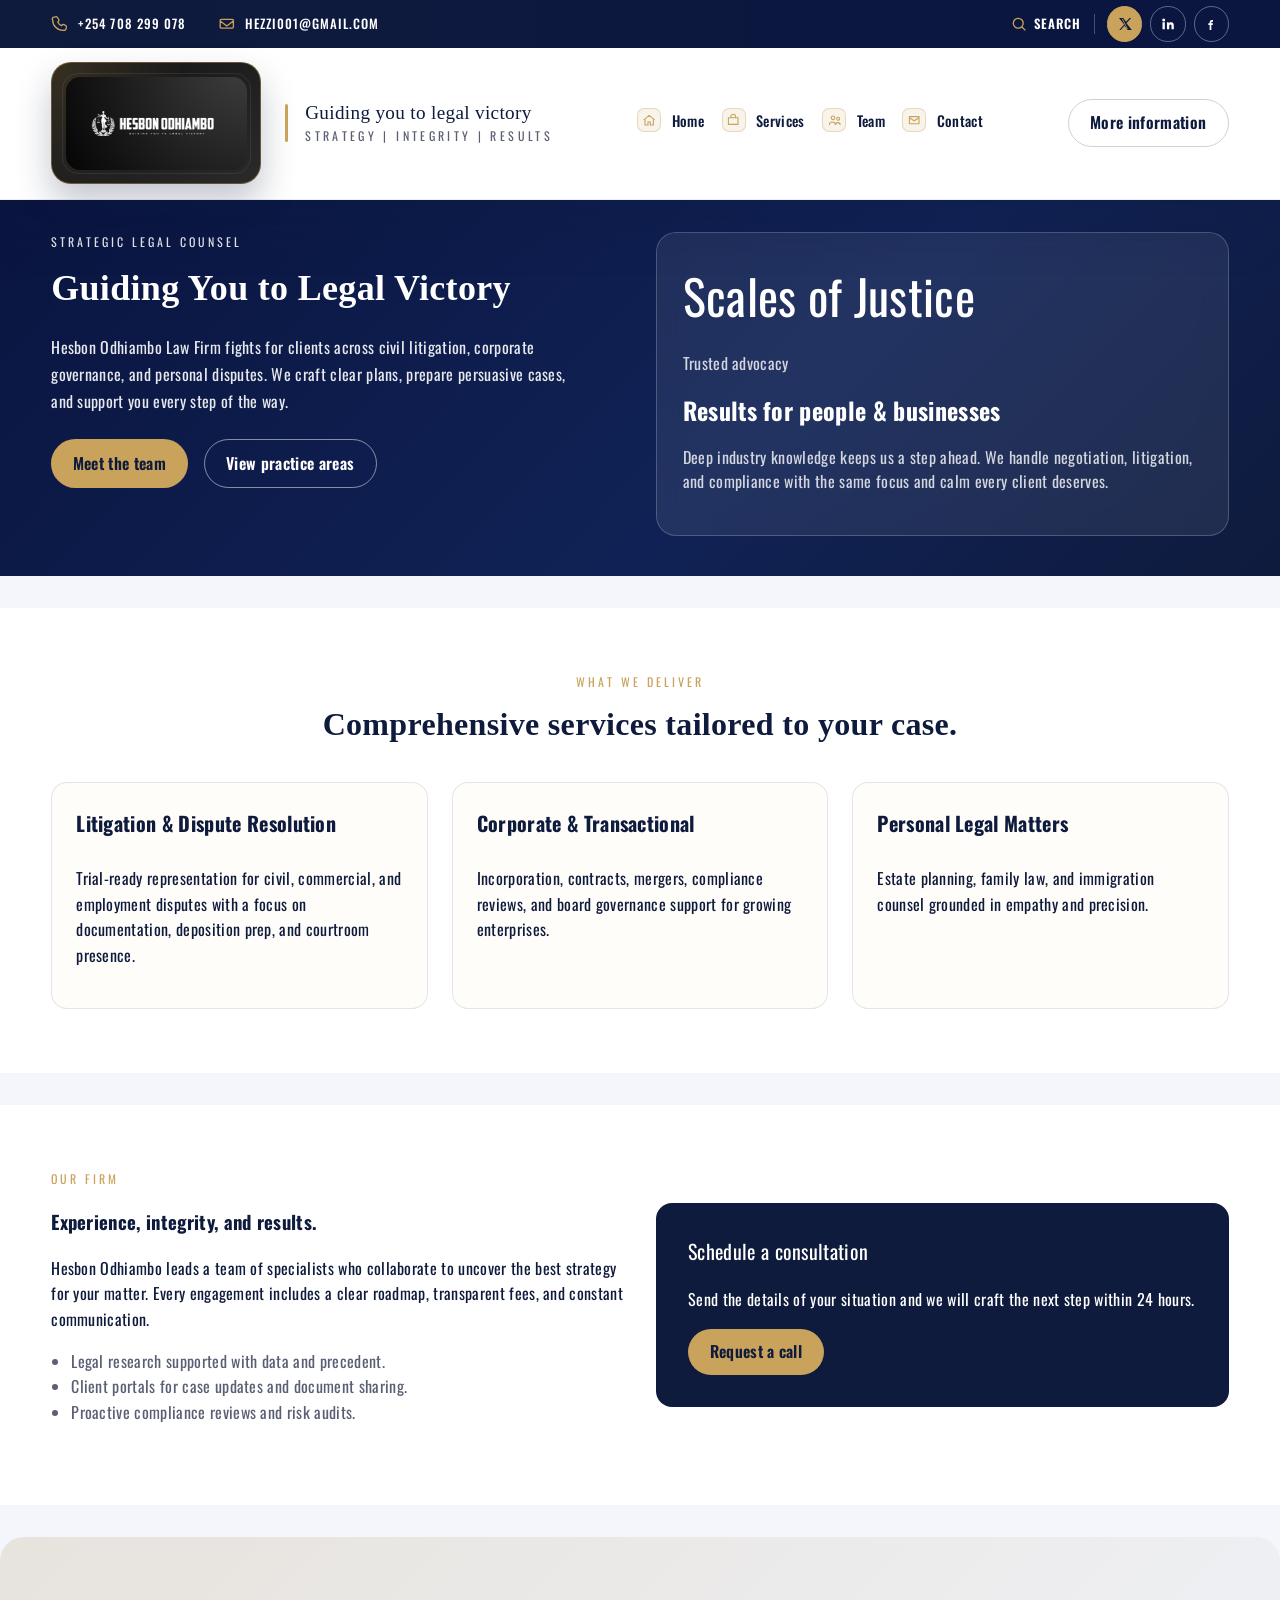
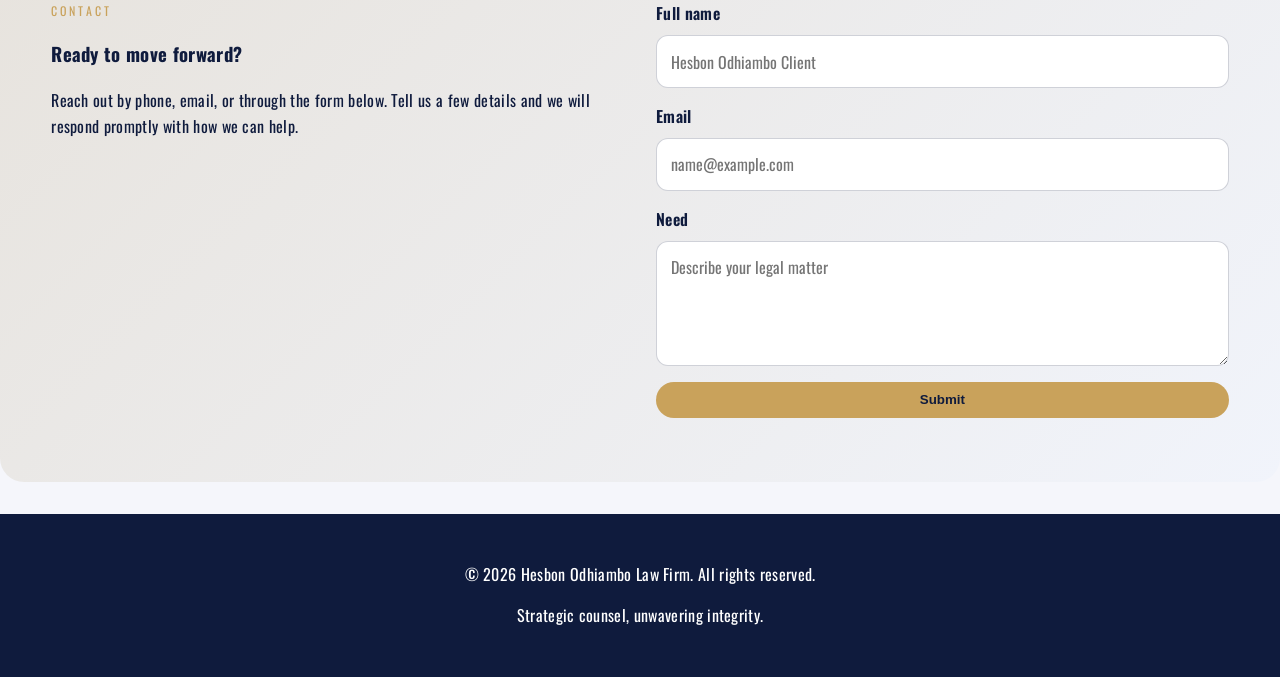
==== index.html @ ec0c04fb "Initial law firm site" ====
<!DOCTYPE html>
<html lang="en">
  <head>
    <meta charset="UTF-8" />
    <meta name="viewport" content="width=device-width, initial-scale=1.0" />
    <meta
      name="description"
      content="Hesbon Odhiambo Law Firm - trusted legal guidance for individuals and businesses."
    />
    <title>Hesbon Odhiambo Law Firm</title>
    <link
      rel="preconnect"
      href="https://fonts.googleapis.com"
    />
    <link
      rel="preconnect"
      href="https://fonts.gstatic.com"
      crossorigin
    />
    <link
      href="https://fonts.googleapis.com/css2?family=Oswald:wght@300;400;500;600&display=swap"
      rel="stylesheet"
    />
    <link rel="stylesheet" href="styles.css" />
  </head>
  <body>
    <header class="site-header">
      <div class="header-top">
        <div class="contact-info">
          <div class="contact-item">
            <span class="icon" aria-hidden="true">
              <svg viewBox="0 0 24 24" role="presentation">
                <path
                  d="M2.25 6.75c0 7.87 6.38 14.25 14.25 14.25.69 0 1.36-.06 2.01-.18a2.25 2.25 0 0 0 1.9-1.65l.59-2.36a2.25 2.25 0 0 0-1.06-2.52l-2.27-1.14a2.25 2.25 0 0 0-2.63.53l-.77.94a12.06 12.06 0 0 1-5.13-5.13l.94-.77a2.25 2.25 0 0 0 .53-2.63L8.84 3.47a2.25 2.25 0 0 0-2.52-1.06l-2.36.59A2.25 2.25 0 0 0 2.25 6.75Z"
                />
              </svg>
            </span>
            <span>+254 708 299 078</span>
          </div>
          <div class="contact-item">
            <span class="icon" aria-hidden="true">
              <svg viewBox="0 0 24 24" role="presentation">
                <path
                  d="M3 8.25l9 6.75 9-6.75M4.5 6h15A1.5 1.5 0 0 1 21 7.5v9A1.5 1.5 0 0 1 19.5 18h-15A1.5 1.5 0 0 1 3 16.5v-9A1.5 1.5 0 0 1 4.5 6Z"
                />
              </svg>
            </span>
            <span>hezzi001@gmail.com</span>
          </div>
        </div>
        <div class="header-actions">
          <a class="search-link" href="#" aria-label="Search">
            <span class="icon" aria-hidden="true">
              <svg viewBox="0 0 24 24" role="presentation">
                <path d="M21 21l-4.35-4.35m1.35-5.4a6.75 6.75 0 1 1-13.5 0 6.75 6.75 0 0 1 13.5 0Z" />
              </svg>
            </span>
            <span>Search</span>
          </a>
          <div class="social-links">
            <a class="social-link active" href="#" aria-label="Twitter">
              <svg viewBox="0 0 24 24" role="presentation">
                <path d="M18.9 3h2.2l-6.8 7.7 7.9 10.3h-6.2l-4.9-6.4-5.6 6.4H3.4l7.3-8.2L3 3h6.3l4.4 5.8L18.9 3Zm-3.9 16.5h1.2L8.7 4.5H7.4l7.6 15Z" />
              </svg>
              <span class="sr-only">Twitter</span>
            </a>
            <a class="social-link" href="#" aria-label="LinkedIn">
              <svg viewBox="0 0 24 24" role="presentation">
                <path d="M5.5 3.75a2.25 2.25 0 1 0 0 4.5 2.25 2.25 0 0 0 0-4.5ZM3.75 9.5h3.5V20h-3.5V9.5Zm6 0h3.35v1.43h.05c.47-.84 1.62-1.73 3.35-1.73 3.58 0 4.24 2.36 4.24 5.43V20h-3.5v-4.68c0-1.11-.02-2.53-1.54-2.53-1.54 0-1.78 1.2-1.78 2.45V20h-3.5V9.5Z" />
              </svg>
              <span class="sr-only">LinkedIn</span>
            </a>
            <a class="social-link" href="#" aria-label="Facebook">
              <svg viewBox="0 0 24 24" role="presentation">
                <path d="M13.5 8.5H15V6h-1.5A3.5 3.5 0 0 0 10 9.5V11H8v2.5h2V21h2.5v-7.5h2l.5-2.5h-2.5V9.5c0-.55.45-1 1-1Z" />
              </svg>
              <span class="sr-only">Facebook</span>
            </a>
          </div>
        </div>
      </div>

      <div class="header-main">
        <div class="logo-block">
          <div class="logo-card">
            <img src="Hezi-law-firm-logo.png" alt="Hesbon Odhiambo Law Firm logo" />
          </div>
          <div class="logo-text">
            <p class="tagline">Guiding you to legal victory</p>
            <p class="microcopy">Strategy | Integrity | Results</p>
          </div>
        </div>
        <button class="menu-toggle" type="button" aria-expanded="false" aria-controls="primary-navigation">
          <span class="menu-toggle__text">Menu</span>
          <span class="menu-toggle__bars" aria-hidden="true">
            <span></span>
            <span></span>
            <span></span>
          </span>
        </button>
        <nav class="primary-nav" id="primary-navigation">
          <a href="index.html">
            <span class="nav-icon" aria-hidden="true">
              <svg viewBox="0 0 24 24" role="presentation">
                <path d="M3 11.5 12 4l9 7.5M5 10.5V20h5v-5h4v5h5v-9.5" />
              </svg>
            </span>
            Home
          </a>
          <a href="services.html">
            <span class="nav-icon" aria-hidden="true">
              <svg viewBox="0 0 24 24" role="presentation">
                <path d="M4 8h16v11H4zM8 8V6a4 4 0 0 1 8 0v2" />
              </svg>
            </span>
            Services
          </a>
          <a href="team.html">
            <span class="nav-icon" aria-hidden="true">
              <svg viewBox="0 0 24 24" role="presentation">
                <path d="M7 8a3 3 0 1 1 6 0 3 3 0 0 1-6 0Zm9 1.5a2.5 2.5 0 1 1 5 0 2.5 2.5 0 0 1-5 0ZM4 20a5 5 0 0 1 10 0M14 20a4 4 0 0 1 8 0" />
              </svg>
            </span>
            Team
          </a>
          <a href="contact.html">
            <span class="nav-icon" aria-hidden="true">
              <svg viewBox="0 0 24 24" role="presentation">
                <path d="M4 6h16v12H4zM4 8l8 5 8-5" />
              </svg>
            </span>
            Contact
          </a>
        </nav>
        <a class="cta secondary" href="contact.html">More information</a>
      </div>
    </header>

    <main>
      <section class="hero" id="home">
        <div class="hero-content">
          <p class="eyebrow">Strategic Legal Counsel</p>
          <h1>Guiding You to Legal Victory</h1>
          <p>
            Hesbon Odhiambo Law Firm fights for clients across civil litigation,
            corporate governance, and personal disputes. We craft clear plans,
            prepare persuasive cases, and support you every step of the way.
          </p>
          <div class="hero-actions">
            <a class="cta primary" href="team.html">Meet the team</a>
            <a class="cta ghost" href="services.html">View practice areas</a>
          </div>
        </div>
        <div class="hero-panel">
          <div class="hero-panel__icon" aria-hidden="true">Scales of Justice</div>
          <p class="hero-panel__label">Trusted advocacy</p>
          <h2>Results for people &amp; businesses</h2>
          <p>
            Deep industry knowledge keeps us a step ahead. We handle negotiation,
            litigation, and compliance with the same focus and calm every client deserves.
          </p>
        </div>
      </section>

      <section class="services" id="services">
        <div class="section-heading">
          <p class="eyebrow">What we deliver</p>
          <h3>Comprehensive services tailored to your case.</h3>
        </div>
        <div class="service-grid">
          <article>
            <h4>Litigation &amp; Dispute Resolution</h4>
            <p>
              Trial-ready representation for civil, commercial, and employment
              disputes with a focus on documentation, deposition prep, and courtroom presence.
            </p>
          </article>
          <article>
            <h4>Corporate &amp; Transactional</h4>
            <p>
              Incorporation, contracts, mergers, compliance reviews, and board governance
              support for growing enterprises.
            </p>
          </article>
          <article>
            <h4>Personal Legal Matters</h4>
            <p>
              Estate planning, family law, and immigration counsel grounded in empathy and precision.
            </p>
          </article>
        </div>
      </section>

      <section class="about" id="team">
        <div class="about-content">
          <p class="eyebrow">Our firm</p>
          <h3>Experience, integrity, and results.</h3>
          <p>
            Hesbon Odhiambo leads a team of specialists who collaborate to uncover the best strategy
            for your matter. Every engagement includes a clear roadmap, transparent fees, and
            constant communication.
          </p>
          <ul>
            <li>Legal research supported with data and precedent.</li>
            <li>Client portals for case updates and document sharing.</li>
            <li>Proactive compliance reviews and risk audits.</li>
          </ul>
        </div>
        <div class="about-cta">
          <p class="about-cta__title">Schedule a consultation</p>
          <p class="about-cta__support">
            Send the details of your situation and we will craft the next step within 24 hours.
          </p>
          <a class="cta primary" href="#contact">Request a call</a>
        </div>
      </section>

      <section class="contact" id="contact">
        <div>
          <p class="eyebrow">Contact</p>
          <h3>Ready to move forward?</h3>
          <p>
            Reach out by phone, email, or through the form below. Tell us a few details and we will
            respond promptly with how we can help.
          </p>
        </div>
        <form class="contact-form">
          <label>
            <span>Full name</span>
            <input type="text" name="name" placeholder="Hesbon Odhiambo Client" required />
          </label>
          <label>
            <span>Email</span>
            <input type="email" name="email" placeholder="name@example.com" required />
          </label>
          <label>
            <span>Need</span>
            <textarea name="message" rows="4" placeholder="Describe your legal matter"></textarea>
          </label>
          <button type="submit" class="cta primary">Submit</button>
        </form>
      </section>
    </main>

    <footer>
      <p>&copy; <span id="year"></span> Hesbon Odhiambo Law Firm. All rights reserved.</p>
      <p>Strategic counsel, unwavering integrity.</p>
    </footer>

    <script>
      const yearEl = document.getElementById('year');
      if (yearEl) {
        yearEl.textContent = new Date().getFullYear();
      }

      const headerEl = document.querySelector('.site-header');
      const menuToggle = document.querySelector('.menu-toggle');
      if (headerEl && menuToggle) {
        menuToggle.addEventListener('click', () => {
          const isOpen = headerEl.classList.toggle('is-open');
          menuToggle.setAttribute('aria-expanded', String(isOpen));
        });
      }
    </script>
  </body>
</html>
---- styles.css ----
:root {
  --navy: #0f1b3d;
  --gold: #c9a25b;
  --white: #ffffff;
  --slate: #f5f6fb;
  --text: #0f1b3d;
  --muted: #5a5f73;
  font-family: 'Oswald', sans-serif;
}

*,
*::before,
*::after {
  box-sizing: border-box;
}

body {
  margin: 0;
  background: var(--slate);
  color: var(--text);
  min-height: 100vh;
  line-height: 1.6;
  letter-spacing: 0.02em;
}

a {
  text-decoration: none;
  color: inherit;
}

.site-header {
  width: 100%;
  background: #fff;
  box-shadow: 0 30px 45px rgba(15, 27, 61, 0.15);
  border-bottom: 1px solid rgba(15, 27, 61, 0.08);
  position: relative;
  z-index: 20;
}

.header-top {
  display: flex;
  justify-content: space-between;
  align-items: center;
  padding: 0.4rem 4vw;
  background: linear-gradient(90deg, var(--navy), #0a1540);
  color: var(--white);
  font-size: 0.8rem;
  letter-spacing: 0.08em;
  text-transform: uppercase;
}

.contact-info {
  display: flex;
  align-items: center;
  gap: 2rem;
  flex-wrap: wrap;
}

.contact-item {
  display: flex;
  align-items: center;
  gap: 0.6rem;
  font-weight: 500;
}

.icon {
  width: 1.1rem;
  height: 1.1rem;
  display: inline-flex;
  align-items: center;
  justify-content: center;
  color: var(--gold);
}

.icon svg {
  width: 100%;
  height: 100%;
  stroke: currentColor;
  stroke-width: 1.8;
  fill: none;
}

.header-actions {
  display: flex;
  align-items: center;
  gap: 0.75rem;
}

.header-actions a {
  font-weight: 600;
  color: var(--white);
}

.search-link {
  display: inline-flex;
  align-items: center;
  gap: 0.35rem;
  padding-right: 0.85rem;
  border-right: 1px solid rgba(255, 255, 255, 0.25);
}

.search-link .icon {
  color: var(--gold);
}

.social-links {
  display: flex;
  align-items: center;
  gap: 0.5rem;
}

.social-link {
  width: 2.2rem;
  height: 2.2rem;
  border-radius: 50%;
  border: 1px solid rgba(255, 255, 255, 0.35);
  display: inline-flex;
  align-items: center;
  justify-content: center;
  font-size: 0.75rem;
  letter-spacing: 0.08em;
  font-weight: 600;
  transition: background 0.2s ease, color 0.2s ease, border-color 0.2s ease, box-shadow 0.2s ease,
    transform 0.2s ease;
}

.social-link svg {
  width: 1rem;
  height: 1rem;
  fill: currentColor;
}

.social-link:hover {
  border-color: var(--gold);
  color: var(--gold);
  box-shadow: 0 0 0 3px rgba(201, 162, 91, 0.3);
  transform: translateY(-1px);
}

.social-link.active {
  background: var(--gold);
  color: var(--navy);
  border-color: var(--gold);
}

.social-link.active:hover {
  color: var(--navy);
}

.sr-only {
  position: absolute;
  width: 1px;
  height: 1px;
  padding: 0;
  margin: -1px;
  overflow: hidden;
  clip: rect(0, 0, 0, 0);
  border: 0;
}

.social-link:hover {
  background: var(--gold);
  color: var(--navy);
  border-color: var(--gold);
}

.header-main {
  display: flex;
  align-items: center;
  justify-content: space-between;
  padding: 0.9rem 4vw;
  gap: 2rem;
}

.logo-block {
  display: grid;
  grid-template-columns: minmax(160px, 210px) minmax(180px, 1fr);
  align-items: center;
  gap: 1.5rem;
}

.logo-card {
  padding: 0.85rem;
  border-radius: 1.25rem;
  border: 1px solid rgba(201, 162, 91, 0.4);
  background: radial-gradient(circle at top left, rgba(201, 162, 91, 0.2), transparent 55%),
    linear-gradient(145deg, #121212, #2a2a2a);
  box-shadow: 0 18px 35px rgba(15, 27, 61, 0.25);
  position: relative;
}

.logo-card::after {
  content: '';
  position: absolute;
  inset: 0.6rem;
  border-radius: 1rem;
  border: 1px solid rgba(255, 255, 255, 0.08);
}

.logo-card img {
  width: 100%;
  height: auto;
  display: block;
  border-radius: 0.9rem;
  position: relative;
  z-index: 1;
}

.logo-text .tagline {
  font-family: 'Playfair Display', serif;
  font-size: 1.2rem;
  color: var(--navy);
  margin: 0;
  line-height: 1.3;
}

.logo-text {
  position: relative;
  padding-left: 1.25rem;
}

.logo-text::before {
  content: '';
  position: absolute;
  left: 0;
  top: 0.2rem;
  width: 3px;
  height: calc(100% - 0.4rem);
  background: var(--gold);
  border-radius: 999px;
}

.logo-text .microcopy {
  margin: 0;
  font-size: 0.75rem;
  letter-spacing: 0.28em;
  color: var(--muted);
  text-transform: uppercase;
}

.primary-nav {
  display: flex;
  gap: 1.1rem;
  font-size: 0.9rem;
  font-weight: 500;
}

.primary-nav a {
  display: inline-flex;
  align-items: center;
  gap: 0.65rem;
  color: var(--text);
  padding-bottom: 0.25rem;
  border-bottom: 2px solid transparent;
  transition: border-bottom 0.2s ease, color 0.2s ease;
}

.nav-icon {
  width: 1.5rem;
  height: 1.5rem;
  border-radius: 0.45rem;
  border: 1px solid rgba(201, 162, 91, 0.35);
  background: rgba(201, 162, 91, 0.12);
  display: inline-flex;
  align-items: center;
  justify-content: center;
  color: var(--gold);
  flex-shrink: 0;
}

.primary-nav svg {
  width: 0.9rem;
  height: 0.9rem;
  stroke: currentColor;
  stroke-width: 1.8;
  fill: none;
}

.primary-nav a:hover {
  color: var(--navy);
  border-bottom: 2px solid var(--gold);
}

.primary-nav a:hover .nav-icon {
  background: var(--gold);
  color: var(--navy);
  border-color: var(--gold);
}

.menu-toggle {
  display: none;
  align-items: center;
  gap: 0.75rem;
  padding: 0.6rem 1.2rem;
  border-radius: 999px;
  border: 1px solid rgba(15, 27, 61, 0.2);
  background: #fff;
  color: var(--navy);
  font-weight: 600;
  cursor: pointer;
}

.menu-toggle__bars {
  display: inline-flex;
  flex-direction: column;
  gap: 0.25rem;
}

.menu-toggle__bars span {
  display: block;
  width: 1.25rem;
  height: 2px;
  background: var(--navy);
  border-radius: 999px;
}

.cta {
  padding: 0.65rem 1.35rem;
  border-radius: 999px;
  border: none;
  font-weight: 600;
  display: inline-flex;
  align-items: center;
  justify-content: center;
  gap: 0.5rem;
  cursor: pointer;
}

.cta.primary {
  background: var(--gold);
  color: var(--navy);
}

.cta.secondary {
  border: 1px solid rgba(15, 27, 61, 0.2);
  color: var(--navy);
}

.cta.ghost {
  border: 1px solid rgba(255, 255, 255, 0.5);
  color: var(--white);
  background: transparent;
}

.hero {
  display: grid;
  grid-template-columns: repeat(auto-fit, minmax(280px, 1fr));
  gap: 2rem;
  padding: 2rem 4vw 2.5rem;
  background: linear-gradient(135deg, #0a1540, #102255 60%, #0f1b3d 100%);
  color: var(--white);
}

.hero-content h1 {
  font-family: 'Playfair Display', serif;
  font-size: clamp(2.25rem, 2.6vw, 3.1rem);
  margin: 0.5rem 0 1rem;
}

.hero-content p {
  color: rgba(255, 255, 255, 0.9);
  line-height: 1.7;
  max-width: 520px;
}

.hero-panel {
  background: rgba(255, 255, 255, 0.08);
  border-radius: 1.25rem;
  padding: 1.6rem;
  border: 1px solid rgba(255, 255, 255, 0.2);
  backdrop-filter: blur(12px);
}

.hero-panel__icon {
  font-size: 3rem;
  margin-bottom: 0.5rem;
}

.hero-panel h2 {
  margin: 0.5rem 0;
  font-size: 1.5rem;
}

.hero-panel p {
  color: rgba(255, 255, 255, 0.8);
  line-height: 1.5;
}

.hero-actions {
  margin-top: 1.5rem;
  display: flex;
  gap: 1rem;
  flex-wrap: wrap;
}

.services,
.about,
.contact {
  padding: 4rem 4vw;
  background: var(--white);
  margin-top: 2rem;
}

.section-heading {
  text-align: center;
  max-width: 720px;
  margin: 0 auto 2rem;
}

.section-heading h3 {
  margin: 0.5rem 0;
  font-size: 2rem;
  font-family: 'Playfair Display', serif;
}

.eyebrow {
  text-transform: uppercase;
  letter-spacing: 0.25em;
  font-size: 0.75rem;
  color: var(--gold);
  margin: 0;
}

.service-grid {
  display: grid;
  grid-template-columns: repeat(auto-fit, minmax(240px, 1fr));
  gap: 1.5rem;
}

.service-grid article {
  border: 1px solid rgba(15, 27, 61, 0.1);
  border-radius: 1rem;
  padding: 1.5rem;
  background: #fffdf9;
}

.service-grid h4 {
  margin-top: 0;
  font-size: 1.25rem;
}

.about {
  display: grid;
  grid-template-columns: repeat(auto-fit, minmax(280px, 1fr));
  gap: 2rem;
  align-items: center;
}

.about-content ul {
  padding-left: 1.25rem;
  color: var(--muted);
}

.about-cta {
  background: var(--navy);
  color: var(--white);
  border-radius: 1rem;
  padding: 2rem;
}

.about-cta__title {
  font-size: 1.25rem;
  margin-top: 0;
}

.contact {
  background: linear-gradient(135deg, #e7e3dd, #f1f4fb);
  border-radius: 1.5rem;
  display: grid;
  grid-template-columns: repeat(auto-fit, minmax(280px, 1fr));
  gap: 2rem;
}

.contact-form {
  display: flex;
  flex-direction: column;
  gap: 1rem;
}

.contact-form label {
  display: flex;
  flex-direction: column;
  gap: 0.5rem;
  font-weight: 600;
}

.contact-form input,
.contact-form textarea {
  padding: 0.85rem;
  border-radius: 0.75rem;
  border: 1px solid rgba(15, 27, 61, 0.2);
  font-size: 1rem;
  font-family: inherit;
}

.contact-form textarea {
  resize: vertical;
}

footer {
  text-align: center;
  padding: 2rem 4vw;
  background: #0f1b3d;
  color: var(--white);
  margin-top: 2rem;
}

@media (max-width: 768px) {
  .header-main {
    display: grid;
    grid-template-columns: 1fr auto;
    align-items: center;
    gap: 0.75rem;
    padding: 1.1rem 4vw;
  }

  .logo-block {
    grid-column: 1 / 2;
    display: flex;
    align-items: center;
    justify-content: flex-start;
    text-align: left;
  }

  .logo-card {
    max-width: 190px;
    margin: 0;
    border-radius: 999px;
  }

  .logo-card img {
    border-radius: 999px;
  }

  .logo-text {
    display: none;
  }

  .logo-text::before {
    display: none;
  }

  .logo-text .microcopy {
    display: none;
  }

  .primary-nav {
    grid-column: 1 / -1;
    display: none;
    grid-template-columns: repeat(2, minmax(0, 1fr));
    justify-content: center;
    width: 100%;
    gap: 0.75rem;
  }

  .primary-nav a {
    border-bottom: none;
    padding: 0.5rem 0.9rem;
    border-radius: 999px;
    border: 1px solid rgba(15, 27, 61, 0.12);
    background: #f8f5f1;
    justify-content: center;
    width: 100%;
  }

  .nav-icon {
    width: 1.5rem;
    height: 1.5rem;
  }

  .header-top {
    flex-direction: row;
    justify-content: space-between;
    gap: 0.5rem;
    text-align: left;
  }

  .header-actions {
    justify-content: space-between;
    flex-direction: row;
    gap: 1rem;
    align-items: center;
    width: 100%;
  }

  .contact-info {
    display: none;
  }

  .contact-info .contact-item:last-child {
    display: none;
  }

  .contact-item {
    justify-content: center;
  }

  .search-link {
    order: 2;
    border-right: none;
    padding-right: 0;
  }

  .search-link span {
    display: none;
  }

  .social-links {
    order: 1;
    justify-content: center;
    gap: 0.75rem;
  }

  .social-link {
    width: auto;
    height: auto;
    border: none;
    background: transparent;
    box-shadow: none;
    padding: 0.1rem;
  }

  .social-link.active {
    background: transparent;
    border-color: transparent;
    color: var(--gold);
  }

  .social-link:hover {
    box-shadow: none;
    transform: none;
    color: var(--gold);
  }

  .cta.secondary {
    display: none;
    width: 100%;
    text-align: center;
  }

  .menu-toggle {
    grid-column: 2 / 3;
    justify-self: end;
    display: inline-flex;
    border: none;
    padding: 0.35rem;
    background: transparent;
  }

  .menu-toggle__text {
    display: none;
  }

  .menu-toggle__bars span {
    width: 1.5rem;
  }

  .site-header.is-open .primary-nav {
    display: grid;
  }

  .site-header.is-open .cta.secondary {
    grid-column: 1 / -1;
    display: inline-flex;
  }
}

@media (max-width: 520px) {
  .header-top {
    font-size: 0.75rem;
    letter-spacing: 0.06em;
  }

  .header-actions {
    gap: 0.6rem;
  }

  .social-link {
    width: 2rem;
    height: 2rem;
  }

  .logo-text .tagline {
    font-size: 1.2rem;
  }
}
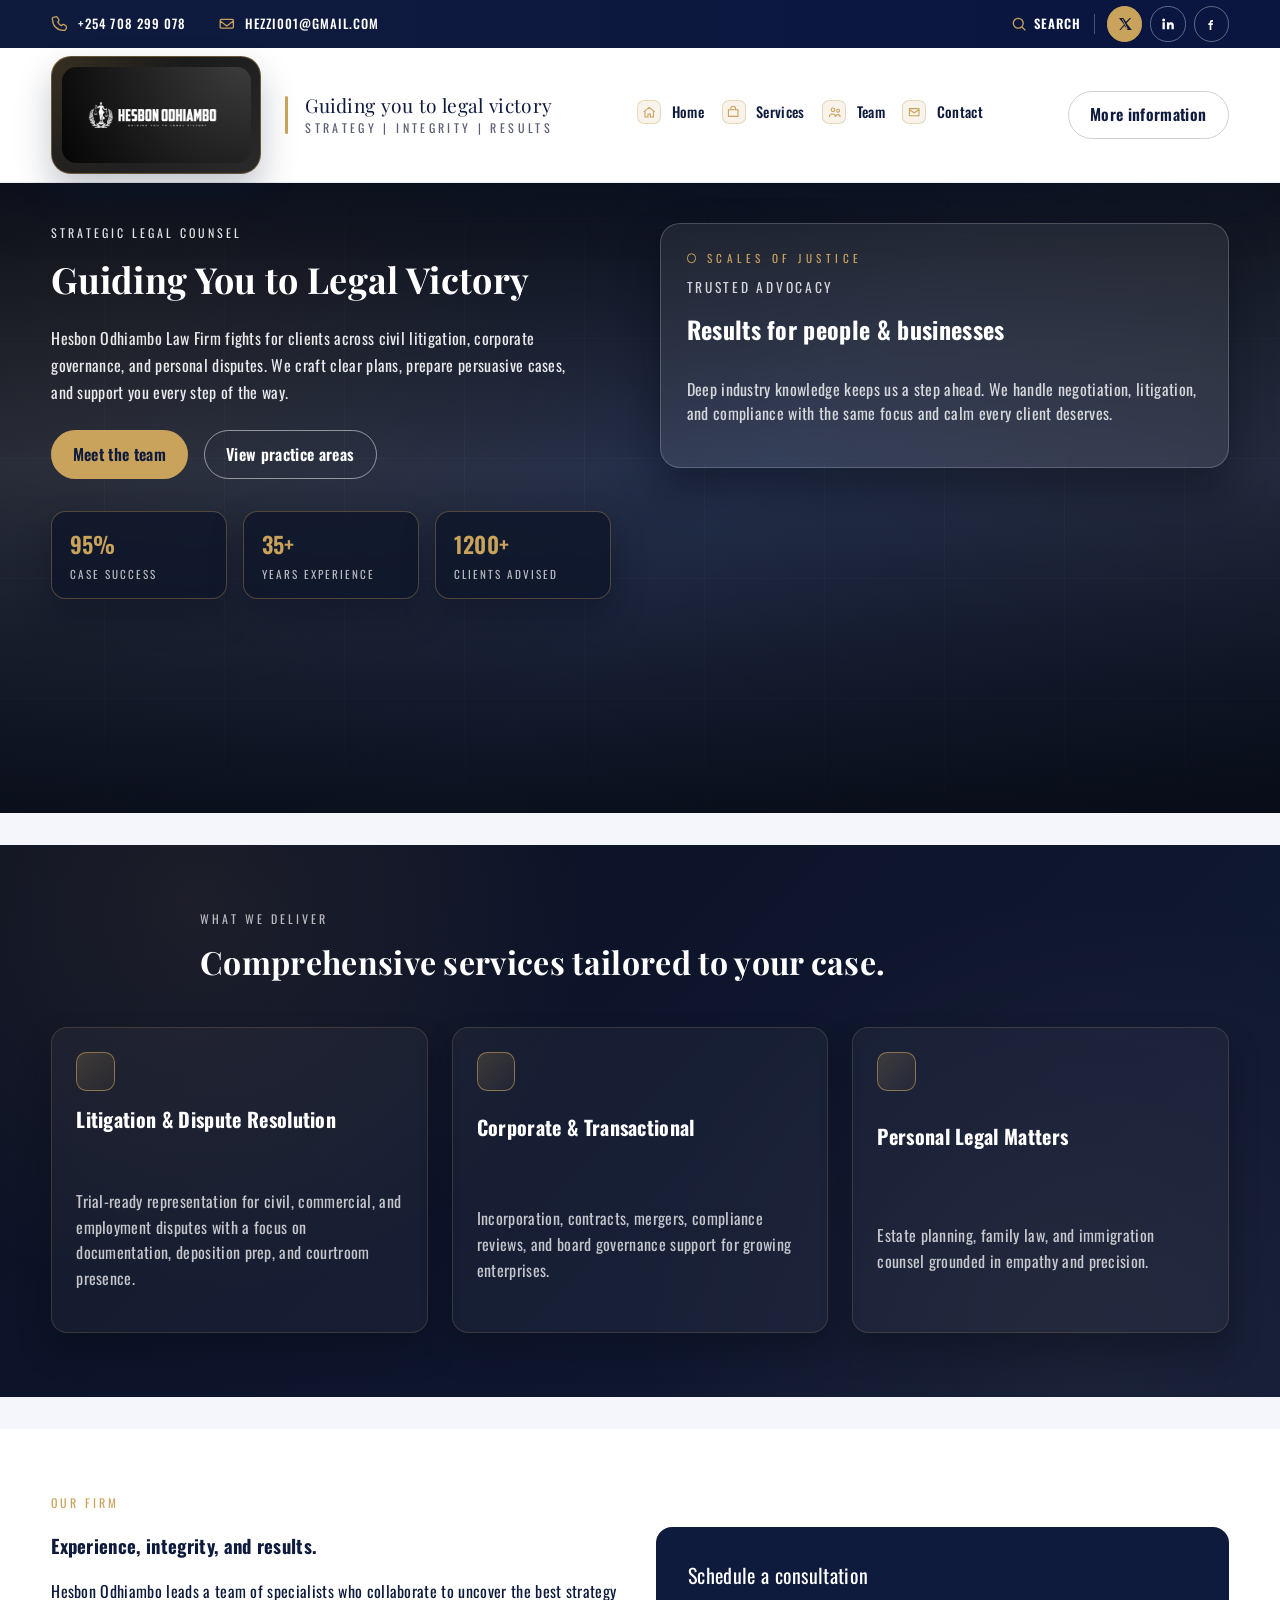
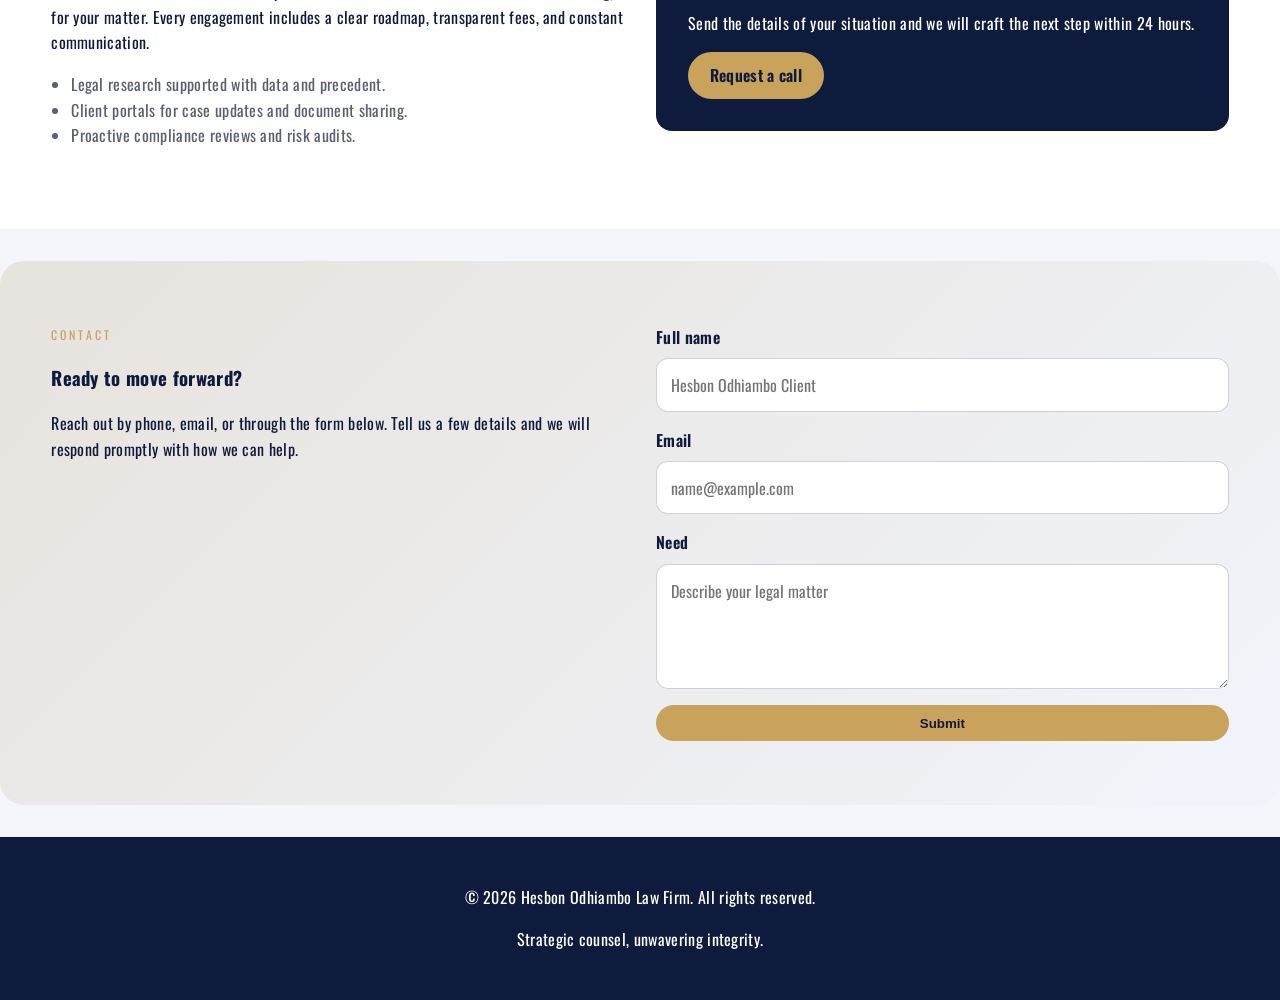
==== commit 23a1c1bd: "Enhance hero visuals and header sizing" ====
--- a/index.html
+++ b/index.html
@@ -18,7 +18,7 @@
       crossorigin
     />
     <link
-      href="https://fonts.googleapis.com/css2?family=Oswald:wght@300;400;500;600&display=swap"
+      href="https://fonts.googleapis.com/css2?family=Oswald:wght@300;400;500;600&family=Playfair+Display:wght@400;500;600;700&display=swap"
       rel="stylesheet"
     />
     <link rel="stylesheet" href="styles.css" />
@@ -149,6 +149,20 @@
           <div class="hero-actions">
             <a class="cta primary" href="team.html">Meet the team</a>
             <a class="cta ghost" href="services.html">View practice areas</a>
+          </div>
+          <div class="hero-metrics">
+            <div class="hero-metric">
+              <span class="metric-value">95%</span>
+              <span class="metric-label">Case success</span>
+            </div>
+            <div class="hero-metric">
+              <span class="metric-value">35+</span>
+              <span class="metric-label">Years experience</span>
+            </div>
+            <div class="hero-metric">
+              <span class="metric-value">1200+</span>
+              <span class="metric-label">Clients advised</span>
+            </div>
           </div>
         </div>
         <div class="hero-panel">
--- a/styles.css
+++ b/styles.css
@@ -168,7 +168,7 @@
   display: flex;
   align-items: center;
   justify-content: space-between;
-  padding: 0.9rem 4vw;
+  padding: 0.5rem 4vw;
   gap: 2rem;
 }
 
@@ -180,7 +180,7 @@
 }
 
 .logo-card {
-  padding: 0.85rem;
+  padding: 0.6rem;
   border-radius: 1.25rem;
   border: 1px solid rgba(201, 162, 91, 0.4);
   background: radial-gradient(circle at top left, rgba(201, 162, 91, 0.2), transparent 55%),
@@ -345,10 +345,48 @@
 .hero {
   display: grid;
   grid-template-columns: repeat(auto-fit, minmax(280px, 1fr));
-  gap: 2rem;
-  padding: 2rem 4vw 2.5rem;
-  background: linear-gradient(135deg, #0a1540, #102255 60%, #0f1b3d 100%);
+  gap: 2.5rem;
+  padding: 2.5rem 4vw 3.5rem;
+  min-height: 70vh;
+  align-items: start;
+  position: relative;
+  overflow: hidden;
+  background:
+    linear-gradient(135deg, rgba(9, 15, 32, 0.94), rgba(14, 27, 58, 0.9) 55%, rgba(10, 18, 38, 0.95) 100%),
+    url("Elegant-Law-Firm-Logos-with-Scales-of-Justice---Classic-Timeless-Designs.jpeg") center/cover no-repeat;
   color: var(--white);
+}
+
+.hero::before {
+  content: '';
+  position: absolute;
+  inset: -20%;
+  background:
+    radial-gradient(circle at 20% 15%, rgba(201, 162, 91, 0.25), transparent 40%),
+    radial-gradient(circle at 85% 5%, rgba(201, 162, 91, 0.18), transparent 35%),
+    repeating-linear-gradient(90deg, rgba(255, 255, 255, 0.05) 0 1px, transparent 1px 120px),
+    repeating-linear-gradient(0deg, rgba(255, 255, 255, 0.05) 0 1px, transparent 1px 120px);
+  opacity: 0.6;
+  pointer-events: none;
+}
+
+.hero::after {
+  content: '';
+  position: absolute;
+  inset: 0;
+  background: linear-gradient(180deg, rgba(5, 8, 18, 0.8) 0%, transparent 45%, rgba(5, 8, 18, 0.8) 100%);
+  pointer-events: none;
+}
+
+.hero-content,
+.hero-panel,
+.hero-metrics {
+  position: relative;
+  z-index: 1;
+}
+
+.hero-content {
+  max-width: 560px;
 }
 
 .hero-content h1 {
@@ -369,15 +407,45 @@
   padding: 1.6rem;
   border: 1px solid rgba(255, 255, 255, 0.2);
   backdrop-filter: blur(12px);
+  box-shadow: 0 20px 40px rgba(5, 8, 18, 0.45);
+  display: grid;
+  gap: 0.6rem;
 }
 
 .hero-panel__icon {
-  font-size: 3rem;
-  margin-bottom: 0.5rem;
+  display: inline-flex;
+  align-items: center;
+  gap: 0.5rem;
+  font-size: 0.7rem;
+  letter-spacing: 0.4em;
+  text-transform: uppercase;
+  color: var(--gold);
+  position: relative;
+  padding-left: 1.25rem;
+}
+
+.hero-panel__icon::before {
+  content: '';
+  position: absolute;
+  left: 0;
+  top: 50%;
+  width: 0.6rem;
+  height: 0.6rem;
+  border-radius: 50%;
+  border: 1px solid var(--gold);
+  transform: translateY(-50%);
+}
+
+.hero-panel__label {
+  font-size: 0.85rem;
+  letter-spacing: 0.2em;
+  text-transform: uppercase;
+  color: rgba(255, 255, 255, 0.7);
+  margin: 0;
 }
 
 .hero-panel h2 {
-  margin: 0.5rem 0;
+  margin: 0.2rem 0;
   font-size: 1.5rem;
 }
 
@@ -391,6 +459,37 @@
   display: flex;
   gap: 1rem;
   flex-wrap: wrap;
+}
+
+.hero-metrics {
+  margin-top: 2rem;
+  display: grid;
+  grid-template-columns: repeat(auto-fit, minmax(160px, 1fr));
+  gap: 1rem;
+}
+
+.hero-metric {
+  background: rgba(12, 20, 40, 0.75);
+  border-radius: 0.9rem;
+  border: 1px solid rgba(201, 162, 91, 0.35);
+  padding: 0.9rem 1.1rem;
+  display: grid;
+  gap: 0.25rem;
+  box-shadow: 0 16px 32px rgba(7, 12, 28, 0.35);
+  backdrop-filter: blur(6px);
+}
+
+.hero-metric .metric-value {
+  font-size: 1.4rem;
+  font-weight: 600;
+  color: var(--gold);
+}
+
+.hero-metric .metric-label {
+  font-size: 0.7rem;
+  text-transform: uppercase;
+  letter-spacing: 0.18em;
+  color: rgba(255, 255, 255, 0.7);
 }
 
 .services,
@@ -401,6 +500,44 @@
   margin-top: 2rem;
 }
 
+.services {
+  background: linear-gradient(135deg, #0b1022, #111b37);
+  color: var(--white);
+  position: relative;
+  overflow: hidden;
+}
+
+.services::before {
+  content: '';
+  position: absolute;
+  inset: 0;
+  background:
+    radial-gradient(circle at 15% 10%, rgba(201, 162, 91, 0.18), transparent 35%),
+    radial-gradient(circle at 85% 90%, rgba(201, 162, 91, 0.12), transparent 40%);
+  opacity: 0.5;
+  pointer-events: none;
+}
+
+.services .section-heading {
+  text-align: left;
+  max-width: 880px;
+  margin: 0 auto 2.5rem;
+  position: relative;
+  z-index: 1;
+}
+
+.services .section-heading h3 {
+  color: var(--white);
+}
+
+.services .section-heading p {
+  color: rgba(255, 255, 255, 0.7);
+}
+
+.services .eyebrow {
+  color: var(--gold);
+}
+
 .section-heading {
   text-align: center;
   max-width: 720px;
@@ -425,18 +562,48 @@
   display: grid;
   grid-template-columns: repeat(auto-fit, minmax(240px, 1fr));
   gap: 1.5rem;
+  position: relative;
+  z-index: 1;
 }
 
 .service-grid article {
-  border: 1px solid rgba(15, 27, 61, 0.1);
+  border: 1px solid rgba(201, 162, 91, 0.2);
   border-radius: 1rem;
   padding: 1.5rem;
-  background: #fffdf9;
+  background: rgba(255, 255, 255, 0.04);
+  display: grid;
+  gap: 0.75rem;
+  box-shadow: 0 18px 30px rgba(8, 12, 25, 0.4);
+  transition: transform 0.2s ease, border-color 0.2s ease, box-shadow 0.2s ease;
+}
+
+.service-grid article::before {
+  content: '';
+  width: 2.4rem;
+  height: 2.4rem;
+  border-radius: 0.65rem;
+  border: 1px solid rgba(201, 162, 91, 0.6);
+  display: inline-flex;
+  align-items: center;
+  justify-content: center;
+  background:
+    linear-gradient(135deg, rgba(201, 162, 91, 0.2), rgba(201, 162, 91, 0.05));
 }
 
 .service-grid h4 {
   margin-top: 0;
   font-size: 1.25rem;
+  color: var(--white);
+}
+
+.service-grid p {
+  color: rgba(255, 255, 255, 0.75);
+}
+
+.service-grid article:hover {
+  transform: translateY(-6px);
+  border-color: rgba(201, 162, 91, 0.6);
+  box-shadow: 0 22px 40px rgba(8, 12, 25, 0.5);
 }
 
 .about {
@@ -510,8 +677,8 @@
     display: grid;
     grid-template-columns: 1fr auto;
     align-items: center;
-    gap: 0.75rem;
-    padding: 1.1rem 4vw;
+    gap: 0.6rem;
+    padding: 0.4rem 4vw;
   }
 
   .logo-block {
@@ -523,7 +690,7 @@
   }
 
   .logo-card {
-    max-width: 190px;
+    max-width: 150px;
     margin: 0;
     border-radius: 999px;
   }
@@ -663,6 +830,19 @@
     grid-column: 1 / -1;
     display: inline-flex;
   }
+
+  .hero {
+    min-height: auto;
+    padding: 2.5rem 4vw 3rem;
+  }
+
+  .hero-metrics {
+    grid-template-columns: repeat(auto-fit, minmax(140px, 1fr));
+  }
+
+  .services .section-heading {
+    text-align: center;
+  }
 }
 
 @media (max-width: 520px) {
